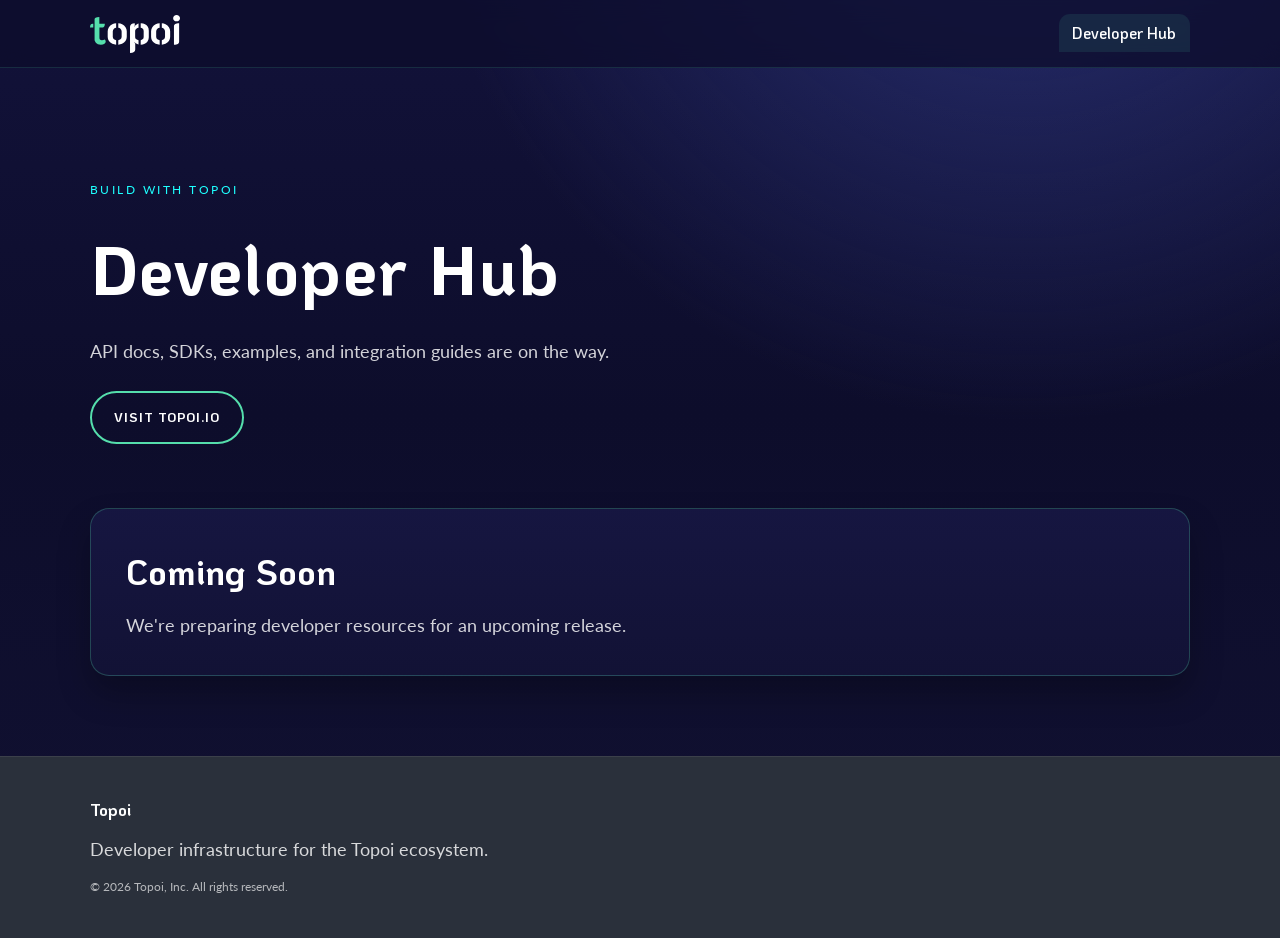
==== index.html @ bacad484 "Add initial developer hub version" ====
<!doctype html>
<html lang="en">
<head>
  <meta charset="utf-8">
  <meta name="viewport" content="width=device-width, initial-scale=1">
  <meta name="theme-color" content="#0d0d2b">
  <title>Topoi Developer Hub</title>
  <meta name="description" content="Topoi Developer Hub">
  <link rel="icon" type="image/svg+xml" href="assets/icons/favicon.svg">
  <link rel="preconnect" href="https://fonts.googleapis.com">
  <link rel="preconnect" href="https://fonts.gstatic.com" crossorigin>
  <link href="https://fonts.googleapis.com/css2?family=KoHo:wght@500;600;700&family=Lato:wght@400;700&display=swap" rel="stylesheet">
  <link rel="stylesheet" href="assets/css/main.css">
</head>
<body class="dark-theme">
  <header class="app-header navbar-purple">
    <div class="container nav-wrap">
      <a class="brand" href="/" aria-label="Topoi home">
        <img src="assets/img/svg-icons/topoi-logo.svg" alt="Topoi" class="brand-logo">
      </a>
      <nav aria-label="Primary">
        <a href="#" aria-current="page">Developer Hub</a>
      </nav>
    </div>
  </header>

  <main>
    <section class="section-gap hero">
      <div class="container">
        <p class="pre-title">BUILD WITH TOPOI</p>
        <h1>Developer Hub</h1>
        <p class="body2">API docs, SDKs, examples, and integration guides are on the way.</p>
        <a class="btn btn-primary" href="https://topoi.io" target="_blank" rel="noopener noreferrer">Visit topoi.io</a>
      </div>
    </section>

    <section class="section-gap-sm">
      <div class="container">
        <div class="placeholder-card" role="status" aria-live="polite">
          <h2>Coming Soon</h2>
          <p class="body2">We're preparing developer resources for an upcoming release.</p>
        </div>
      </div>
    </section>
  </main>

  <footer class="app-footer">
    <div class="container footer-row">
      <div>
        <h4>Topoi</h4>
        <p class="body2">Developer infrastructure for the Topoi ecosystem.</p>
        <div class="copyright">&copy; 2026 Topoi, Inc. All rights reserved.</div>
      </div>
    </div>
  </footer>
</body>
</html>
---- assets/css/main.css ----
:root {
  --bg: #0d0d2b;
  --bg-soft: #1d1d51;
  --surface: #171742;
  --surface-border: rgba(85, 222, 172, 0.25);
  --text: #ffffff;
  --muted: rgba(255, 255, 255, 0.82);
  --accent: #55deac;
  --accent-alt: #1effff;
}

* {
  box-sizing: border-box;
}

html,
body {
  margin: 0;
  min-height: 100%;
}

html {
  background-color: var(--bg);
}

body {
  font-family: "Lato", sans-serif;
  background-color: var(--bg);
  background: radial-gradient(circle at 80% -20%, #2a3275 0%, rgba(42, 50, 117, 0) 40%),
    linear-gradient(180deg, #12123a 0%, var(--bg) 44%, #111132 100%);
  color: var(--text);
  line-height: 1.55;
}

h1,
h2,
h4,
h6,
.brand,
.btn {
  font-family: "KoHo", sans-serif;
}

h1 {
  margin: 0 0 1rem;
  font-size: clamp(2.1rem, 6vw, 4.25rem);
  letter-spacing: 0.02em;
}

h2 {
  margin: 0 0 0.75rem;
  font-size: clamp(1.5rem, 4vw, 2.2rem);
}

h4,
h6 {
  margin: 0 0 0.75rem;
}

p {
  margin: 0;
}

a {
  color: var(--accent-alt);
  text-decoration: none;
}

.container {
  width: min(1100px, 92vw);
  margin: 0 auto;
}

.section-gap {
  padding: 7rem 0 2.5rem;
}

.section-gap-sm {
  padding: 1.5rem 0 5rem;
}

.pre-title {
  margin-bottom: 1rem;
  font-size: 0.78rem;
  letter-spacing: 0.2em;
  text-transform: uppercase;
  color: var(--accent-alt);
}

.body2 {
  color: var(--muted);
  font-size: clamp(1rem, 2.1vw, 1.15rem);
  max-width: 62ch;
}

.app-header {
  position: sticky;
  top: 0;
  z-index: 100;
  backdrop-filter: blur(12px);
  background: rgba(13, 13, 43, 0.75);
  border-bottom: 1px solid rgba(85, 222, 172, 0.15);
}

.nav-wrap {
  display: flex;
  align-items: center;
  justify-content: space-between;
  gap: 1rem;
  min-height: 4.2rem;
}

.brand {
  display: inline-flex;
  align-items: center;
  color: var(--text);
}

.brand-logo {
  width: 90px;
  height: auto;
}

nav a {
  color: var(--text);
  font-family: "KoHo", sans-serif;
  font-weight: 600;
  font-size: 0.98rem;
  padding: 0.55rem 0.85rem;
  border-radius: 0.7rem 0.7rem 0 0;
  background: rgba(85, 222, 172, 0.1);
}

.hero .btn {
  margin-top: 1.6rem;
}

.btn {
  display: inline-flex;
  align-items: center;
  justify-content: center;
  padding: 0.9rem 1.4rem;
  border-radius: 2rem;
  font-size: 0.82rem;
  font-weight: 700;
  letter-spacing: 0.06em;
  text-transform: uppercase;
}

.btn-primary {
  border: 2px solid var(--accent);
  color: var(--text);
  background: transparent;
}

.btn-primary:hover {
  background: var(--bg-soft);
}

.placeholder-card {
  background: linear-gradient(180deg, rgba(23, 23, 66, 0.95) 0%, rgba(19, 19, 54, 0.95) 100%);
  border: 1px solid var(--surface-border);
  border-radius: 1.2rem;
  padding: clamp(1.3rem, 4vw, 2.2rem);
  box-shadow: 0 18px 32px rgba(0, 0, 0, 0.26);
}

.app-footer {
  background: #2a303b;
  border-top: 1px solid rgba(255, 255, 255, 0.08);
  padding: 2.6rem 0;
}

.footer-row {
  display: grid;
  grid-template-columns: 1fr;
  gap: 1.5rem;
}

.copyright {
  margin-top: 0.9rem;
  font-size: 0.75rem;
  color: rgba(255, 255, 255, 0.66);
}

@media (max-width: 700px) {
  .section-gap {
    padding-top: 5.2rem;
  }

  .footer-row {
    grid-template-columns: 1fr;
  }
}
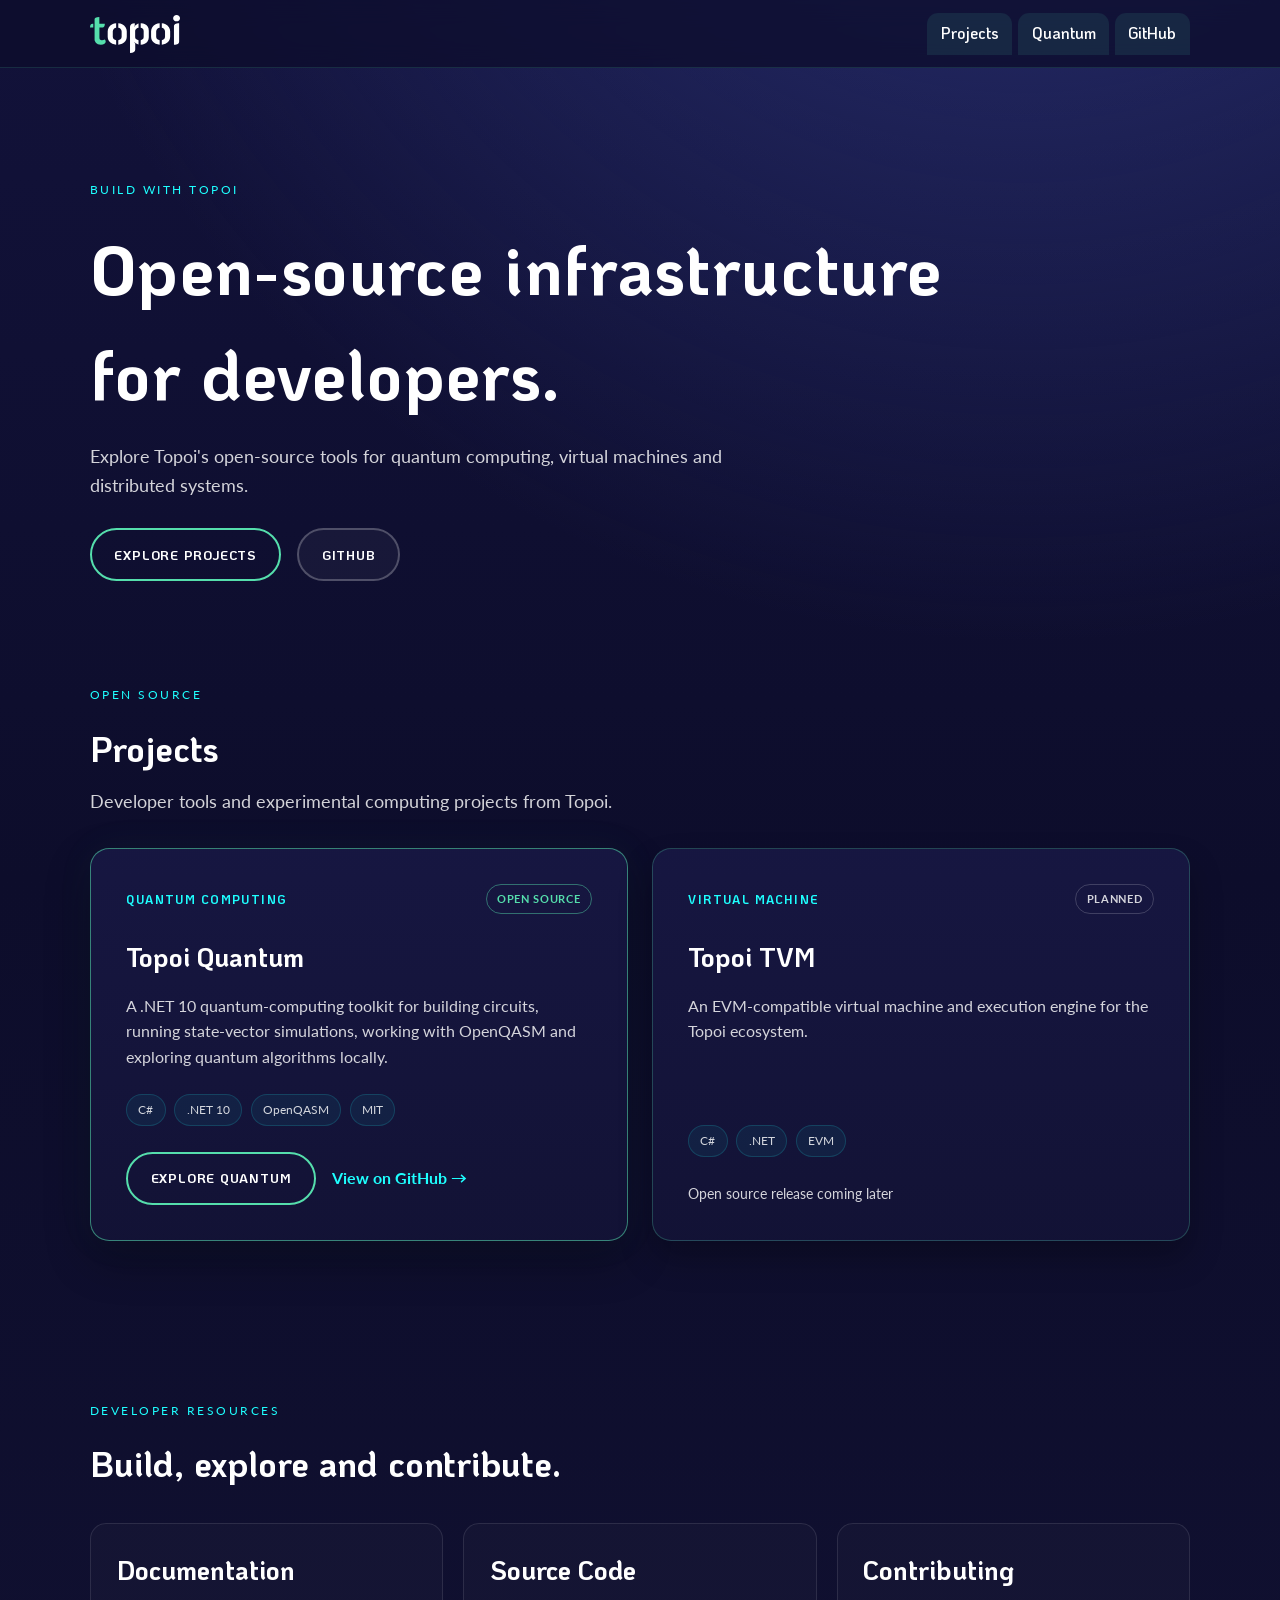
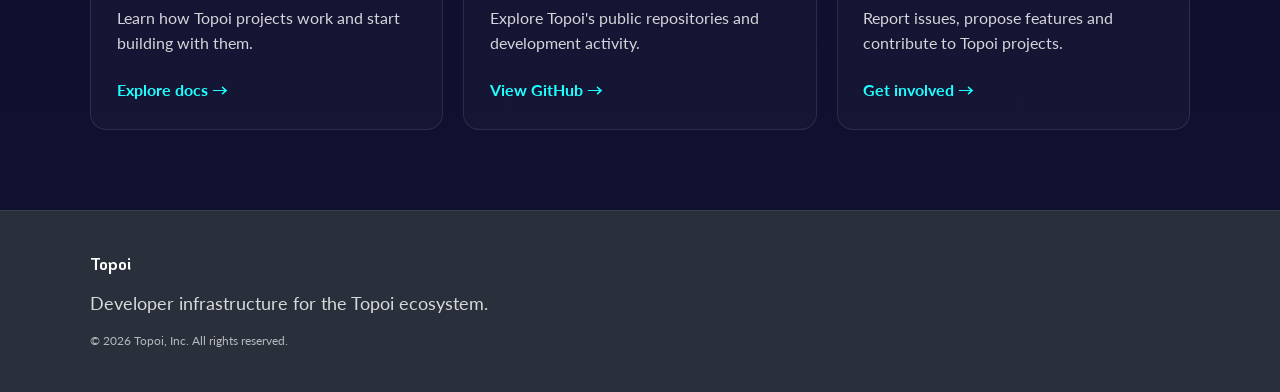
==== commit 48769d76: "Changed the home page and added in a quantum page" ====
--- a/index.html
+++ b/index.html
@@ -1,57 +1,334 @@
 <!doctype html>
 <html lang="en">
 <head>
-  <meta charset="utf-8">
-  <meta name="viewport" content="width=device-width, initial-scale=1">
-  <meta name="theme-color" content="#0d0d2b">
-  <title>Topoi Developer Hub</title>
-  <meta name="description" content="Topoi Developer Hub">
-  <link rel="icon" type="image/svg+xml" href="assets/icons/favicon.svg">
-  <link rel="preconnect" href="https://fonts.googleapis.com">
-  <link rel="preconnect" href="https://fonts.gstatic.com" crossorigin>
-  <link href="https://fonts.googleapis.com/css2?family=KoHo:wght@500;600;700&family=Lato:wght@400;700&display=swap" rel="stylesheet">
-  <link rel="stylesheet" href="assets/css/main.css">
+    <meta charset="utf-8">
+    <meta name="viewport" content="width=device-width, initial-scale=1">
+
+    <meta name="theme-color" content="#12123a">
+
+    <title>Topoi Developer Hub</title>
+
+    <meta
+        name="description"
+        content="Open-source developer tools, infrastructure and research projects from Topoi.">
+
+    <link
+        rel="icon"
+        type="image/svg+xml"
+        href="assets/icons/favicon.svg">
+
+    <link rel="preconnect" href="https://fonts.googleapis.com">
+    <link rel="preconnect" href="https://fonts.gstatic.com" crossorigin>
+
+    <link
+        href="https://fonts.googleapis.com/css2?family=KoHo:wght@500;600;700&family=Lato:wght@400;700&display=swap"
+        rel="stylesheet">
+
+    <link rel="stylesheet" href="assets/css/main.css">
 </head>
+
 <body class="dark-theme">
-  <header class="app-header navbar-purple">
+
+<header class="app-header">
     <div class="container nav-wrap">
-      <a class="brand" href="/" aria-label="Topoi home">
-        <img src="assets/img/svg-icons/topoi-logo.svg" alt="Topoi" class="brand-logo">
-      </a>
-      <nav aria-label="Primary">
-        <a href="#" aria-current="page">Developer Hub</a>
-      </nav>
+
+        <a class="brand" href="/" aria-label="Topoi home">
+            <img
+                src="assets/img/svg-icons/topoi-logo.svg"
+                alt="Topoi"
+                class="brand-logo">
+        </a>
+
+        <nav aria-label="Primary">
+            <a href="#projects">Projects</a>
+            <a href="/quantum/">Quantum</a>
+            <a
+                href="https://github.com/topoi-io"
+                target="_blank"
+                rel="noopener noreferrer">
+                GitHub
+            </a>
+        </nav>
+
     </div>
-  </header>
-
-  <main>
+</header>
+
+
+<main>
+
+    <!-- HERO -->
     <section class="section-gap hero">
-      <div class="container">
-        <p class="pre-title">BUILD WITH TOPOI</p>
-        <h1>Developer Hub</h1>
-        <p class="body2">API docs, SDKs, examples, and integration guides are on the way.</p>
-        <a class="btn btn-primary" href="https://topoi.io" target="_blank" rel="noopener noreferrer">Visit topoi.io</a>
-      </div>
+        <div class="container">
+
+            <p class="pre-title">
+                BUILD WITH TOPOI
+            </p>
+
+            <h1>
+                Open-source infrastructure<br>
+                for developers.
+            </h1>
+
+            <p class="body2 hero-copy">
+                Explore Topoi's open-source tools for quantum computing,
+                virtual machines and distributed systems.
+            </p>
+
+            <div class="btn-row">
+
+                <a
+                    class="btn btn-primary"
+                    href="#projects">
+                    Explore Projects
+                </a>
+
+                <a
+                    class="btn btn-secondary"
+                    href="https://github.com/topoi-io"
+                    target="_blank"
+                    rel="noopener noreferrer">
+                    GitHub
+                </a>
+
+            </div>
+
+        </div>
     </section>
 
-    <section class="section-gap-sm">
-      <div class="container">
-        <div class="placeholder-card" role="status" aria-live="polite">
-          <h2>Coming Soon</h2>
-          <p class="body2">We're preparing developer resources for an upcoming release.</p>
+
+    <!-- PROJECTS -->
+    <section
+        class="section-gap-sm projects-section"
+        id="projects">
+
+        <div class="container">
+
+            <p class="pre-title">
+                OPEN SOURCE
+            </p>
+
+            <h2>
+                Projects
+            </h2>
+
+            <p class="body2 section-intro">
+                Developer tools and experimental computing
+                projects from Topoi.
+            </p>
+
+
+            <div class="project-grid">
+
+                <!-- QUANTUM -->
+                <article class="project-card featured-project">
+
+                    <div class="project-card-header">
+
+                        <span class="project-category">
+                            Quantum Computing
+                        </span>
+
+                        <span class="project-status">
+                            Open Source
+                        </span>
+
+                    </div>
+
+                    <h3>
+                        Topoi Quantum
+                    </h3>
+
+                    <p>
+                        A .NET 10 quantum-computing toolkit for building
+                        circuits, running state-vector simulations,
+                        working with OpenQASM and exploring quantum
+                        algorithms locally.
+                    </p>
+
+
+                    <div class="tag-row">
+                        <span class="tag">C#</span>
+                        <span class="tag">.NET 10</span>
+                        <span class="tag">OpenQASM</span>
+                        <span class="tag">MIT</span>
+                    </div>
+
+
+                    <div class="project-actions">
+
+                        <a
+                            class="btn btn-primary"
+                            href="/quantum/">
+                            Explore Quantum
+                        </a>
+
+                        <a
+                            class="text-link"
+                            href="https://github.com/topoi-io/topoi-quantum"
+                            target="_blank"
+                            rel="noopener noreferrer">
+                            View on GitHub →
+                        </a>
+
+                    </div>
+
+                </article>
+
+
+                <!-- TVM -->
+                <article class="project-card">
+
+                    <div class="project-card-header">
+
+                        <span class="project-category">
+                            Virtual Machine
+                        </span>
+
+                        <span class="project-status status-planned">
+                            Planned
+                        </span>
+
+                    </div>
+
+                    <h3>
+                        Topoi TVM
+                    </h3>
+
+                    <p>
+                        An EVM-compatible virtual machine and execution
+                        engine for the Topoi ecosystem.
+                    </p>
+
+
+                    <div class="tag-row">
+                        <span class="tag">C#</span>
+                        <span class="tag">.NET</span>
+                        <span class="tag">EVM</span>
+                    </div>
+
+
+                    <div class="project-actions">
+                        <span class="coming-soon">
+                            Open source release coming later
+                        </span>
+                    </div>
+
+                </article>
+
+            </div>
+
         </div>
-      </div>
     </section>
-  </main>
-
-  <footer class="app-footer">
+
+
+    <!-- RESOURCES -->
+    <section class="resources-section">
+
+        <div class="container">
+
+            <p class="pre-title">
+                DEVELOPER RESOURCES
+            </p>
+
+            <h2>
+                Build, explore and contribute.
+            </h2>
+
+
+            <div class="resource-grid">
+
+                <a class="resource-card" href="/quantum/">
+
+                    <h3>
+                        Documentation
+                    </h3>
+
+                    <p>
+                        Learn how Topoi projects work and
+                        start building with them.
+                    </p>
+
+                    <span>
+                        Explore docs →
+                    </span>
+
+                </a>
+
+
+                <a
+                    class="resource-card"
+                    href="https://github.com/topoi-io"
+                    target="_blank"
+                    rel="noopener noreferrer">
+
+                    <h3>
+                        Source Code
+                    </h3>
+
+                    <p>
+                        Explore Topoi's public repositories
+                        and development activity.
+                    </p>
+
+                    <span>
+                        View GitHub →
+                    </span>
+
+                </a>
+
+
+                <a
+                    class="resource-card"
+                    href="https://github.com/topoi-io/topoi-quantum"
+                    target="_blank"
+                    rel="noopener noreferrer">
+
+                    <h3>
+                        Contributing
+                    </h3>
+
+                    <p>
+                        Report issues, propose features and
+                        contribute to Topoi projects.
+                    </p>
+
+                    <span>
+                        Get involved →
+                    </span>
+
+                </a>
+
+            </div>
+
+        </div>
+    </section>
+
+</main>
+
+
+<footer class="app-footer">
+
     <div class="container footer-row">
-      <div>
-        <h4>Topoi</h4>
-        <p class="body2">Developer infrastructure for the Topoi ecosystem.</p>
-        <div class="copyright">&copy; 2026 Topoi, Inc. All rights reserved.</div>
-      </div>
+
+        <div>
+
+            <h4>
+                Topoi
+            </h4>
+
+            <p class="body2">
+                Developer infrastructure for the Topoi ecosystem.
+            </p>
+
+            <div class="copyright">
+                &copy; 2026 Topoi, Inc. All rights reserved.
+            </div>
+
+        </div>
+
     </div>
-  </footer>
+
+</footer>
+
 </body>
-</html>
+</html>
--- a/assets/css/main.css
+++ b/assets/css/main.css
@@ -1,4 +1,5 @@
 :root {
+  --bg-top: #12123a;
   --bg: #0d0d2b;
   --bg-soft: #1d1d51;
   --surface: #171742;
@@ -20,7 +21,7 @@
 }
 
 html {
-  background-color: var(--bg);
+  background-color: var(--bg-top);
 }
 
 body {
@@ -192,3 +193,419 @@
     grid-template-columns: 1fr;
   }
 }
+
+/* ---------------------------------------------------------
+   Navigation
+   --------------------------------------------------------- */
+
+nav {
+    display: flex;
+    align-items: center;
+    gap: 0.35rem;
+}
+
+
+/* ---------------------------------------------------------
+   Hero
+   --------------------------------------------------------- */
+
+.hero-copy {
+    max-width: 720px;
+}
+
+.btn-row {
+    display: flex;
+    flex-wrap: wrap;
+    gap: 1rem;
+    margin-top: 1.8rem;
+}
+
+.hero .btn {
+    margin-top: 0;
+}
+
+.btn-secondary {
+    border: 2px solid rgba(255, 255, 255, 0.24);
+    color: var(--text);
+    background: rgba(255, 255, 255, 0.04);
+}
+
+.btn-secondary:hover {
+    background: rgba(255, 255, 255, 0.1);
+}
+
+
+/* ---------------------------------------------------------
+   Projects
+   --------------------------------------------------------- */
+
+.projects-section {
+    padding-top: 4rem;
+}
+
+.section-intro {
+    margin-bottom: 2rem;
+}
+
+.project-grid {
+    display: grid;
+    grid-template-columns: repeat(2, minmax(0, 1fr));
+    gap: 1.5rem;
+}
+
+.project-card {
+    display: flex;
+    flex-direction: column;
+
+    min-height: 390px;
+
+    padding: clamp(1.5rem, 4vw, 2.2rem);
+
+    background:
+        linear-gradient(
+            180deg,
+            rgba(23, 23, 66, 0.97) 0%,
+            rgba(19, 19, 54, 0.97) 100%
+        );
+
+    border: 1px solid var(--surface-border);
+    border-radius: 1.2rem;
+
+    box-shadow:
+        0 18px 32px rgba(0, 0, 0, 0.26);
+}
+
+.featured-project {
+    border-color: rgba(85, 222, 172, 0.55);
+
+    box-shadow:
+        0 18px 45px rgba(0, 0, 0, 0.32),
+        0 0 40px rgba(85, 222, 172, 0.05);
+}
+
+.project-card-header {
+    display: flex;
+    align-items: center;
+    justify-content: space-between;
+
+    gap: 1rem;
+
+    margin-bottom: 1.4rem;
+}
+
+.project-category {
+    font-family: "KoHo", sans-serif;
+    font-size: 0.75rem;
+    font-weight: 700;
+
+    letter-spacing: 0.12em;
+    text-transform: uppercase;
+
+    color: var(--accent-alt);
+}
+
+.project-status {
+    padding: 0.35rem 0.65rem;
+
+    border: 1px solid rgba(85, 222, 172, 0.45);
+    border-radius: 999px;
+
+    color: var(--accent);
+
+    font-size: 0.7rem;
+    font-weight: 700;
+
+    text-transform: uppercase;
+    letter-spacing: 0.06em;
+}
+
+.status-planned {
+    color: var(--muted);
+    border-color: rgba(255, 255, 255, 0.18);
+}
+
+.project-card h3,
+.resource-card h3 {
+    margin: 0 0 1rem;
+
+    font-family: "KoHo", sans-serif;
+    font-size: 1.65rem;
+}
+
+.project-card > p {
+    margin-bottom: 1.5rem;
+
+    color: var(--muted);
+
+    font-size: 1.03rem;
+}
+
+.tag-row {
+    display: flex;
+    flex-wrap: wrap;
+    gap: 0.55rem;
+
+    margin-top: auto;
+    margin-bottom: 1.6rem;
+}
+
+.tag {
+    padding: 0.35rem 0.7rem;
+
+    background: rgba(30, 255, 255, 0.06);
+
+    border: 1px solid rgba(30, 255, 255, 0.15);
+    border-radius: 999px;
+
+    color: var(--muted);
+
+    font-size: 0.75rem;
+}
+
+.project-actions {
+    display: flex;
+    align-items: center;
+    flex-wrap: wrap;
+
+    gap: 1rem;
+}
+
+.text-link {
+    font-weight: 700;
+}
+
+.coming-soon {
+    color: var(--muted);
+    font-size: 0.9rem;
+}
+
+
+/* ---------------------------------------------------------
+   Resources
+   --------------------------------------------------------- */
+
+.resources-section {
+    padding: 5rem 0;
+}
+
+.resource-grid {
+    display: grid;
+    grid-template-columns: repeat(3, minmax(0, 1fr));
+
+    gap: 1.25rem;
+
+    margin-top: 2rem;
+}
+
+.resource-card {
+    display: block;
+
+    padding: 1.6rem;
+
+    border: 1px solid rgba(255, 255, 255, 0.1);
+    border-radius: 1rem;
+
+    background: rgba(255, 255, 255, 0.025);
+
+    color: var(--text);
+
+    transition:
+        transform 160ms ease,
+        border-color 160ms ease,
+        background 160ms ease;
+}
+
+.resource-card:hover {
+    transform: translateY(-3px);
+
+    border-color: var(--surface-border);
+
+    background: rgba(85, 222, 172, 0.05);
+}
+
+.resource-card p {
+    margin-bottom: 1.4rem;
+
+    color: var(--muted);
+}
+
+.resource-card span {
+    color: var(--accent-alt);
+    font-weight: 700;
+}
+
+
+/* ---------------------------------------------------------
+   Responsive
+   --------------------------------------------------------- */
+
+@media (max-width: 800px) {
+
+    .project-grid,
+    .resource-grid {
+        grid-template-columns: 1fr;
+    }
+
+    nav a {
+        padding: 0.45rem 0.55rem;
+        font-size: 0.86rem;
+    }
+
+}
+
+@media (max-width: 520px) {
+
+    nav a:first-child {
+        display: none;
+    }
+
+    .project-card {
+        min-height: auto;
+    }
+
+}
+
+/* ---------------------------------------------------------
+   Quantum
+   --------------------------------------------------------- */
+
+.quantum-lead {
+    margin-bottom: 1rem;
+
+    font-family: "KoHo", sans-serif;
+
+    font-size: clamp(1.4rem, 3vw, 2rem);
+    font-weight: 600;
+
+    color: var(--accent);
+}
+
+.quantum-features {
+    padding: 4rem 0 5rem;
+}
+
+.feature-grid {
+    display: grid;
+    grid-template-columns: repeat(3, minmax(0, 1fr));
+
+    gap: 1.2rem;
+
+    margin-top: 2rem;
+}
+
+.feature-card {
+    padding: 1.5rem;
+
+    background: rgba(255, 255, 255, 0.025);
+
+    border:
+        1px solid rgba(255, 255, 255, 0.1);
+
+    border-radius: 1rem;
+}
+
+.feature-card h3 {
+    margin: 0 0 0.7rem;
+
+    font-family: "KoHo", sans-serif;
+
+    font-size: 1.15rem;
+
+    color: var(--accent);
+}
+
+.feature-card p {
+    color: var(--muted);
+}
+
+
+/* Quick Start */
+
+.quick-start-section {
+    padding: 5rem 0;
+
+    background: rgba(0, 0, 0, 0.12);
+}
+
+.code-panel {
+    margin: 2rem 0;
+
+    overflow-x: auto;
+
+    background: #09091f;
+
+    border: 1px solid var(--surface-border);
+    border-radius: 1rem;
+
+    box-shadow:
+        0 18px 32px rgba(0, 0, 0, 0.25);
+}
+
+.code-panel pre {
+    margin: 0;
+
+    padding: 1.7rem;
+
+    overflow-x: auto;
+}
+
+.code-panel code {
+    font-family:
+        "SFMono-Regular",
+        Consolas,
+        "Liberation Mono",
+        Menlo,
+        monospace;
+
+    font-size: 0.92rem;
+    line-height: 1.7;
+
+    color: #e9ffff;
+}
+
+
+/* Open Source */
+
+.open-source-section {
+    padding: 5rem 0;
+}
+
+.open-source-card {
+    display: flex;
+
+    align-items: center;
+    justify-content: space-between;
+
+    gap: 3rem;
+
+    padding-top: 2.2rem;
+    padding-bottom: 2.2rem;
+
+    border-top: 1px solid var(--surface-border);
+    border-bottom: 1px solid var(--surface-border);
+}
+
+
+/* Quantum Responsive */
+
+@media (max-width: 850px) {
+
+    .feature-grid {
+        grid-template-columns:
+            repeat(2, minmax(0, 1fr));
+    }
+
+}
+
+@media (max-width: 600px) {
+
+    .feature-grid {
+        grid-template-columns: 1fr;
+    }
+
+    .open-source-card {
+        align-items: flex-start;
+        flex-direction: column;
+    }
+
+}
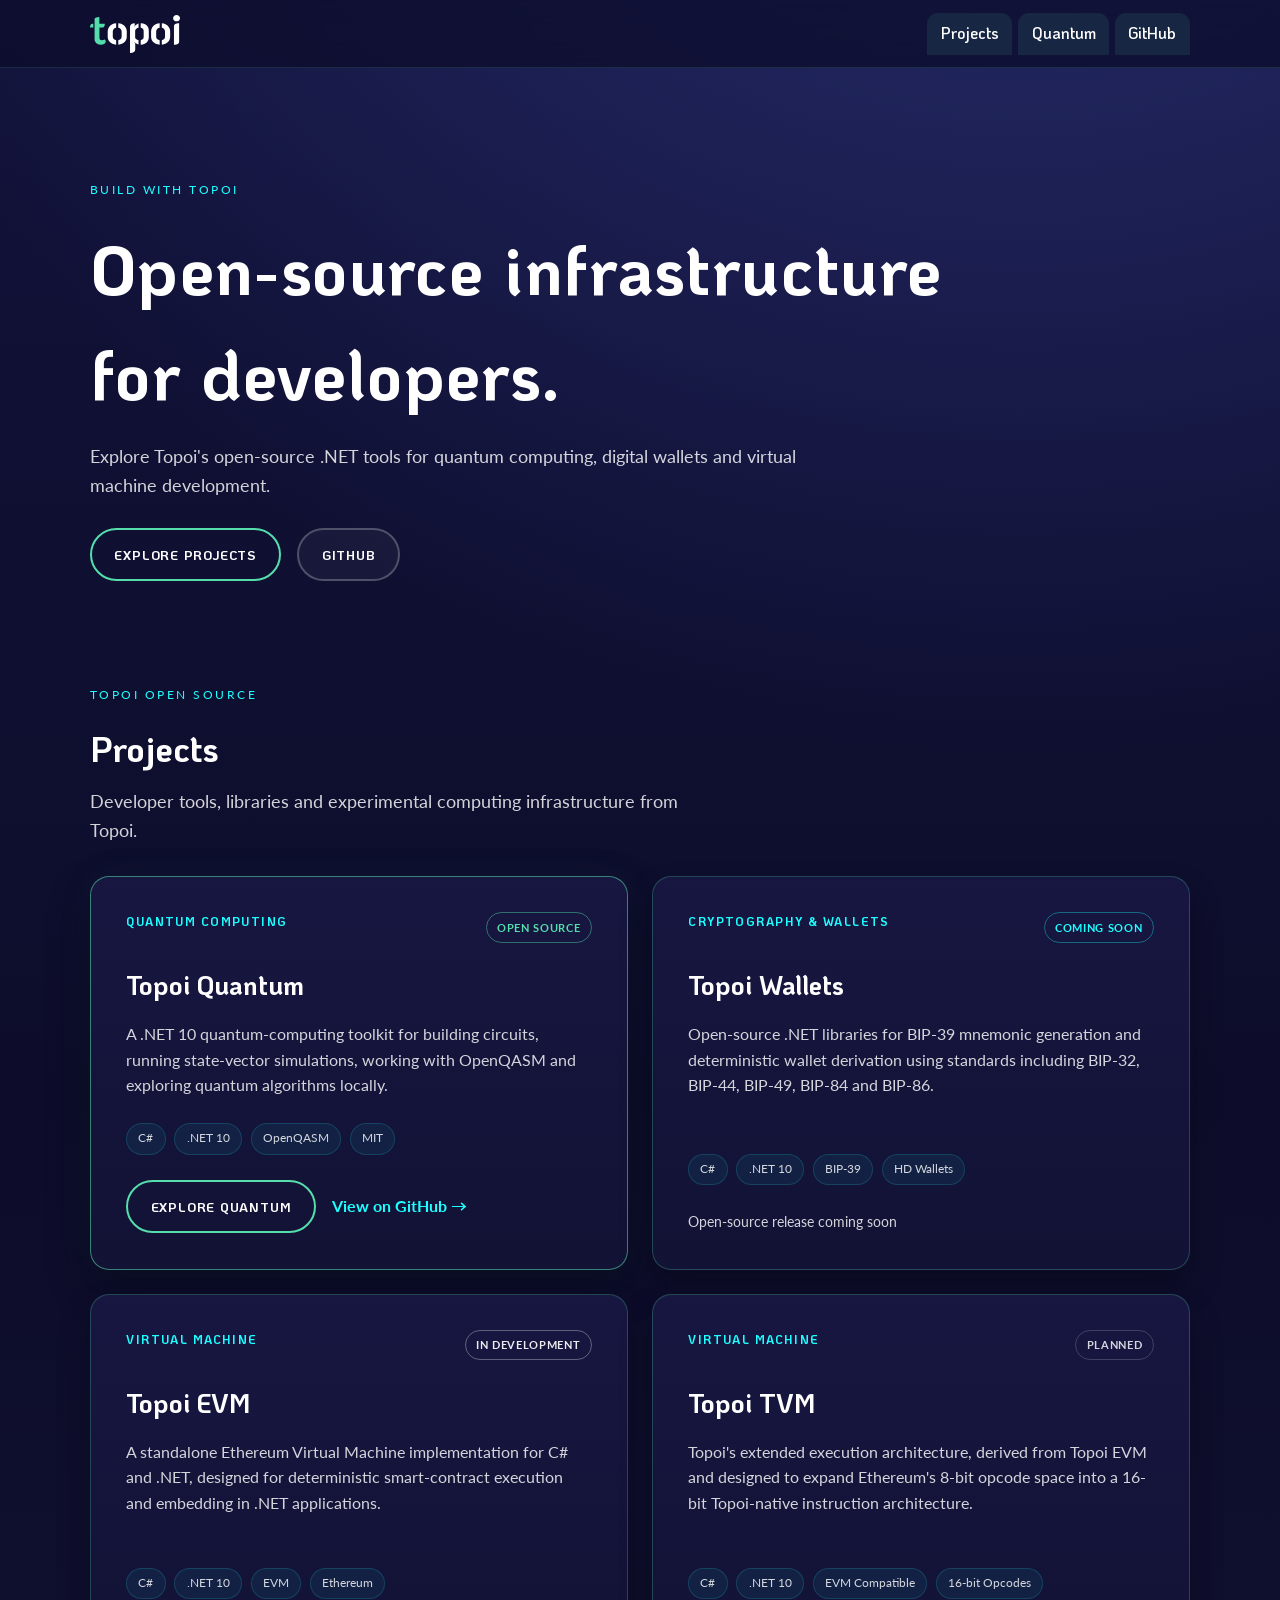
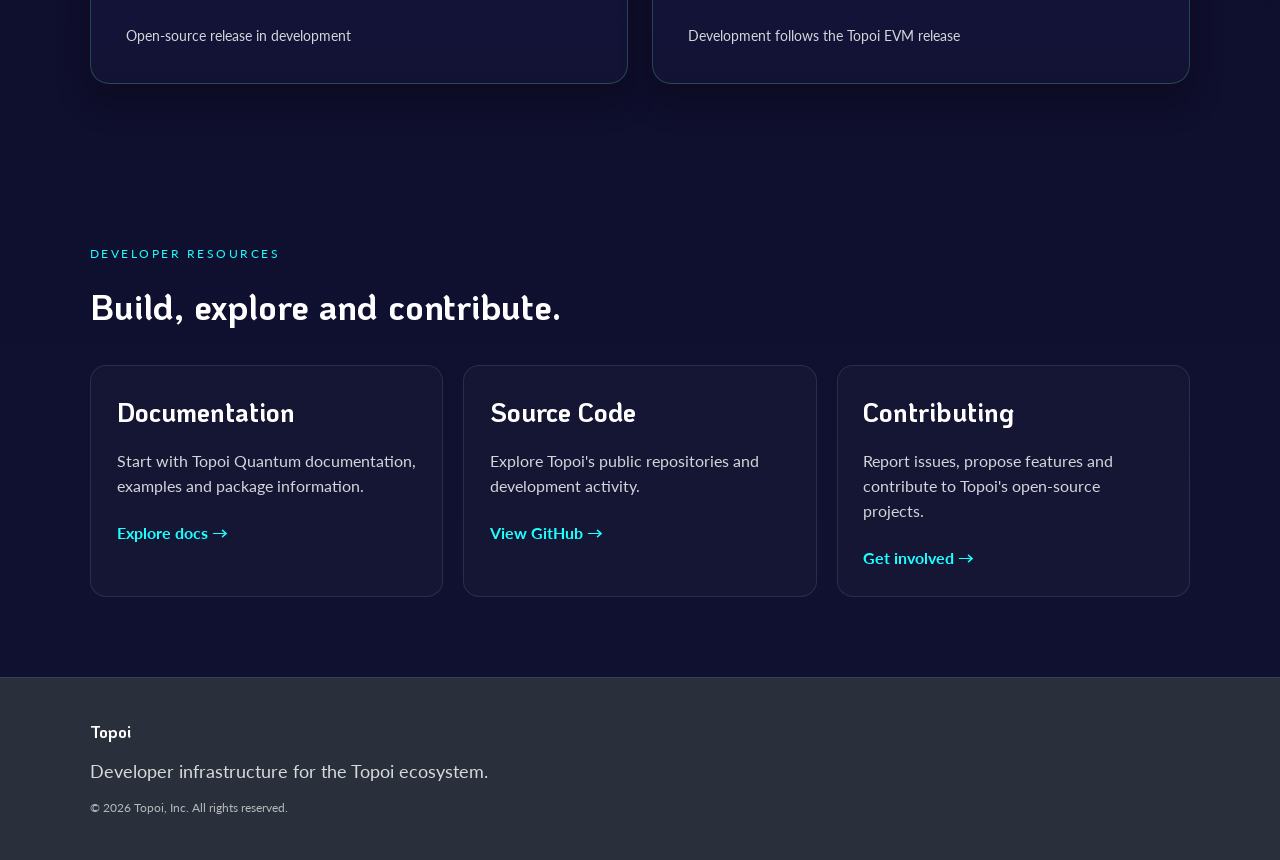
==== commit c24d429e: "Added in more of the Roadmap in for Open Source." ====
--- a/index.html
+++ b/index.html
@@ -10,7 +10,7 @@
 
     <meta
         name="description"
-        content="Open-source developer tools, infrastructure and research projects from Topoi.">
+        content="Open-source .NET developer tools, libraries and computing infrastructure from Topoi.">
 
     <link
         rel="icon"
@@ -70,8 +70,8 @@
             </h1>
 
             <p class="body2 hero-copy">
-                Explore Topoi's open-source tools for quantum computing,
-                virtual machines and distributed systems.
+                Explore Topoi's open-source .NET tools for quantum computing,
+                digital wallets and virtual machine development.
             </p>
 
             <div class="btn-row">
@@ -104,7 +104,7 @@
         <div class="container">
 
             <p class="pre-title">
-                OPEN SOURCE
+                TOPOI OPEN SOURCE
             </p>
 
             <h2>
@@ -112,8 +112,8 @@
             </h2>
 
             <p class="body2 section-intro">
-                Developer tools and experimental computing
-                projects from Topoi.
+                Developer tools, libraries and experimental computing
+                infrastructure from Topoi.
             </p>
 
 
@@ -175,6 +175,93 @@
                 </article>
 
 
+                <!-- WALLETS -->
+                <article class="project-card">
+
+                    <div class="project-card-header">
+
+                        <span class="project-category">
+                            Cryptography &amp; Wallets
+                        </span>
+
+                        <span class="project-status status-coming-soon">
+                            Coming Soon
+                        </span>
+
+                    </div>
+
+                    <h3>
+                        Topoi Wallets
+                    </h3>
+
+                    <p>
+                        Open-source .NET libraries for BIP-39 mnemonic
+                        generation and deterministic wallet derivation
+                        using standards including BIP-32, BIP-44,
+                        BIP-49, BIP-84 and BIP-86.
+                    </p>
+
+
+                    <div class="tag-row">
+                        <span class="tag">C#</span>
+                        <span class="tag">.NET 10</span>
+                        <span class="tag">BIP-39</span>
+                        <span class="tag">HD Wallets</span>
+                    </div>
+
+
+                    <div class="project-actions">
+                        <span class="coming-soon">
+                            Open-source release coming soon
+                        </span>
+                    </div>
+
+                </article>
+
+
+                <!-- EVM -->
+                <article class="project-card">
+
+                    <div class="project-card-header">
+
+                        <span class="project-category">
+                            Virtual Machine
+                        </span>
+
+                        <span class="project-status status-development">
+                            In Development
+                        </span>
+
+                    </div>
+
+                    <h3>
+                        Topoi EVM
+                    </h3>
+
+                    <p>
+                        A standalone Ethereum Virtual Machine implementation
+                        for C# and .NET, designed for deterministic smart-contract
+                        execution and embedding in .NET applications.
+                    </p>
+
+
+                    <div class="tag-row">
+                        <span class="tag">C#</span>
+                        <span class="tag">.NET 10</span>
+                        <span class="tag">EVM</span>
+                        <span class="tag">Ethereum</span>
+                    </div>
+
+
+                    <div class="project-actions">
+                        <span class="coming-soon">
+                            Open-source release in development
+                        </span>
+                    </div>
+
+                </article>
+
+
                 <!-- TVM -->
                 <article class="project-card">
 
@@ -195,21 +282,24 @@
                     </h3>
 
                     <p>
-                        An EVM-compatible virtual machine and execution
-                        engine for the Topoi ecosystem.
+                        Topoi's extended execution architecture, derived
+                        from Topoi EVM and designed to expand Ethereum's
+                        8-bit opcode space into a 16-bit Topoi-native
+                        instruction architecture.
                     </p>
 
 
                     <div class="tag-row">
                         <span class="tag">C#</span>
-                        <span class="tag">.NET</span>
-                        <span class="tag">EVM</span>
+                        <span class="tag">.NET 10</span>
+                        <span class="tag">EVM Compatible</span>
+                        <span class="tag">16-bit Opcodes</span>
                     </div>
 
 
                     <div class="project-actions">
                         <span class="coming-soon">
-                            Open source release coming later
+                            Development follows the Topoi EVM release
                         </span>
                     </div>
 
@@ -244,8 +334,8 @@
                     </h3>
 
                     <p>
-                        Learn how Topoi projects work and
-                        start building with them.
+                        Start with Topoi Quantum documentation,
+                        examples and package information.
                     </p>
 
                     <span>
@@ -289,7 +379,7 @@
 
                     <p>
                         Report issues, propose features and
-                        contribute to Topoi projects.
+                        contribute to Topoi's open-source projects.
                     </p>
 
                     <span>
--- a/assets/css/main.css
+++ b/assets/css/main.css
@@ -284,27 +284,33 @@
 }
 
 .project-card-header {
-    display: flex;
-    align-items: center;
-    justify-content: space-between;
-
-    gap: 1rem;
+    display: grid;
+    grid-template-columns: minmax(0, 1fr) auto;
+    align-items: start;
+
+    column-gap: 0.75rem;
 
     margin-bottom: 1.4rem;
 }
 
 .project-category {
+    min-width: 0;
+
     font-family: "KoHo", sans-serif;
     font-size: 0.75rem;
     font-weight: 700;
 
     letter-spacing: 0.12em;
     text-transform: uppercase;
+    white-space: nowrap;
 
     color: var(--accent-alt);
 }
 
 .project-status {
+    justify-self: end;
+    white-space: nowrap;
+
     padding: 0.35rem 0.65rem;
 
     border: 1px solid rgba(85, 222, 172, 0.45);
@@ -317,6 +323,16 @@
 
     text-transform: uppercase;
     letter-spacing: 0.06em;
+}
+
+.status-coming-soon {
+    color: var(--accent-alt);
+    border-color: rgba(30, 255, 255, 0.35);
+}
+
+.status-development {
+    color: rgba(255, 255, 255, 0.92);
+    border-color: rgba(255, 255, 255, 0.32);
 }
 
 .status-planned {
@@ -439,6 +455,24 @@
    Responsive
    --------------------------------------------------------- */
 
+@media (min-width: 801px) and (max-width: 920px) {
+
+    .project-card-header {
+        column-gap: 0.55rem;
+    }
+
+    .project-category {
+        font-size: 0.7rem;
+        letter-spacing: 0.08em;
+    }
+
+    .project-status {
+        padding: 0.32rem 0.55rem;
+        font-size: 0.66rem;
+    }
+
+}
+
 @media (max-width: 800px) {
 
     .project-grid,
@@ -461,6 +495,15 @@
 
     .project-card {
         min-height: auto;
+    }
+
+    .project-card-header {
+        grid-template-columns: 1fr;
+        row-gap: 0.65rem;
+    }
+
+    .project-status {
+        justify-self: start;
     }
 
 }
